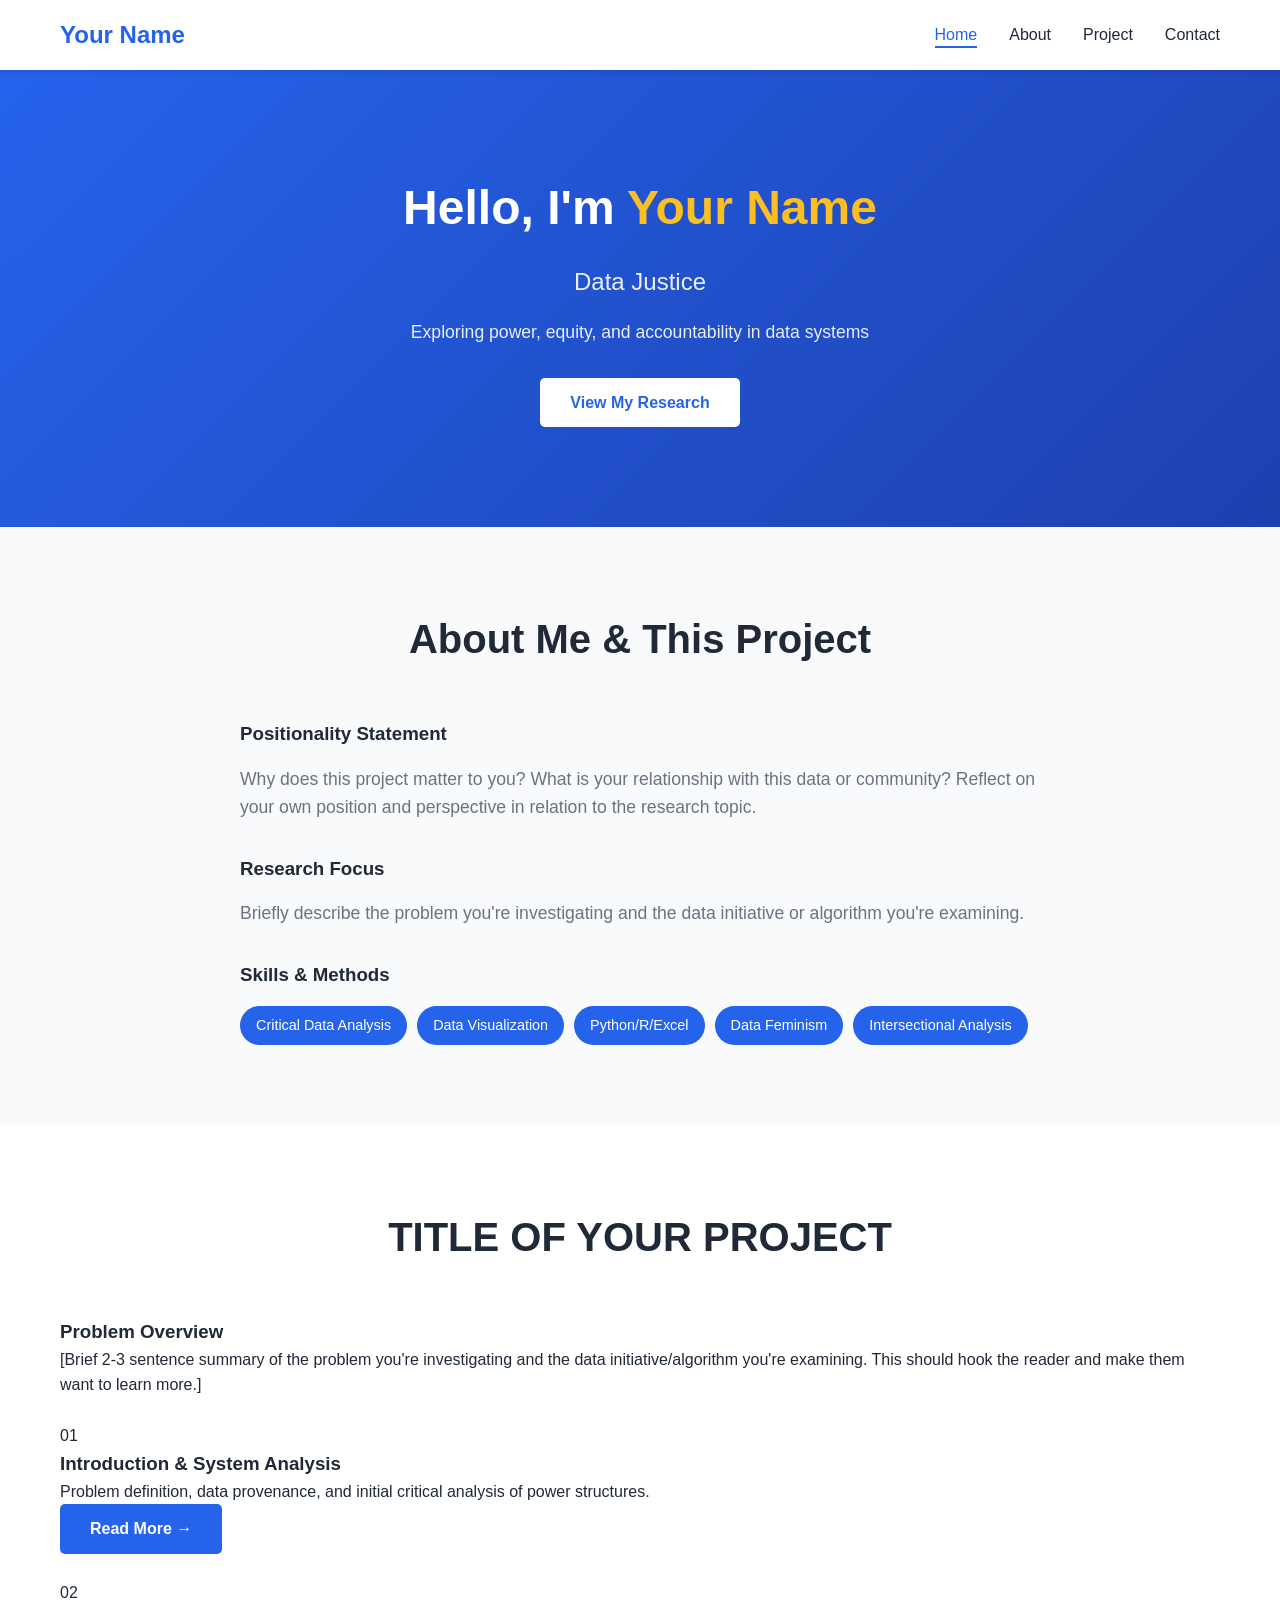
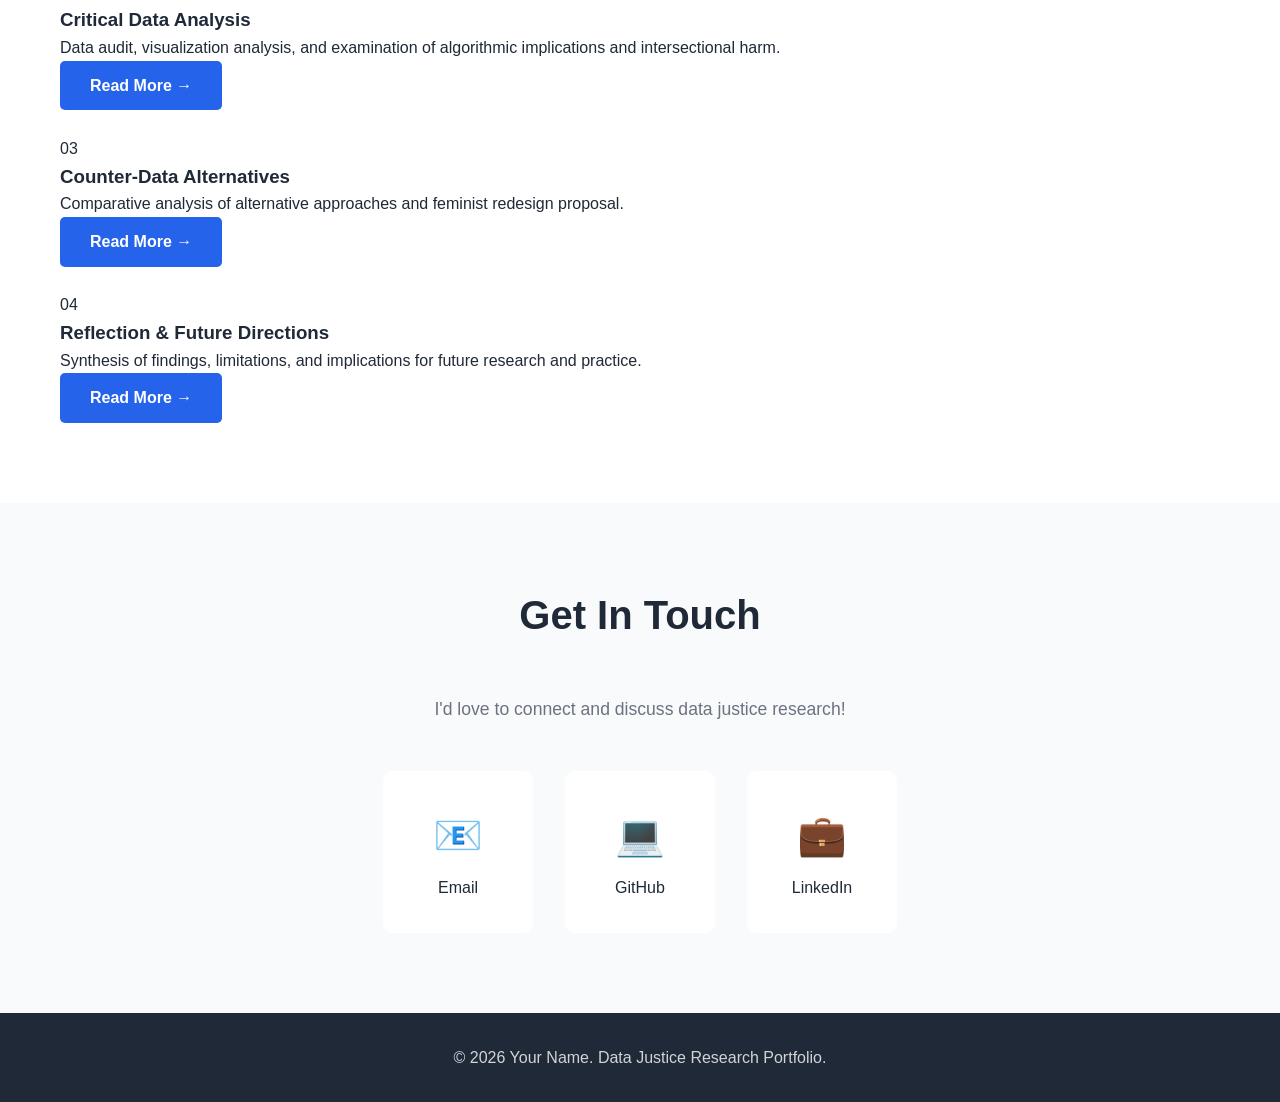
==== index.html @ 4f801285 "Initial commit" ====
<!DOCTYPE html>
<html lang="en">
<head>
    <meta charset="UTF-8">
    <meta name="viewport" content="width=device-width, initial-scale=1.0">
    <title>Your Name - Data Justice Portfolio</title>
    <link rel="stylesheet" href="style.css">
</head>
<body>
    <!-- Navigation -->
    <nav>
        <div class="container">
            <h1 class="logo">Your Name</h1>
            <ul class="nav-links">
                <li><a href="#home">Home</a></li>
                <li><a href="#about">About</a></li>
                <li><a href="#project">Project</a></li>
                <li><a href="#contact">Contact</a></li>
            </ul>
        </div>
    </nav>

    <!-- Banner Section -->
    <section id="home" class="banner">
        <div class="container">
            <div class="banner-content">
                <h2>Hello, I'm <span class="highlight">Your Name</span></h2>
                <p class="subtitle">Data Justice Researcher | Critical Data Analyst</p>
                <p class="description">Exploring power, equity, and accountability in data systems</p>
                <a href="#project" class="btn">View My Research</a>
            </div>
        </div>
    </section>

    <!-- About Section -->
    <section id="about" class="about">
        <div class="container">
            <h2 class="section-title">About Me & This Project</h2>
            <div class="about-content">
                <div class="about-text">
                    <h3>Positionality Statement</h3>
                    <p>Why does this project matter to you? What is your relationship with this data or community? Reflect on your own position and perspective in relation to the research topic.</p>
                    
                    <h3>Research Focus</h3>
                    <p>Briefly describe the problem you're investigating and the data initiative or algorithm you're examining.</p>
                    
                    <h3>Skills & Methods</h3>
                    <div class="skills">
                        <span class="skill-tag">Critical Data Analysis</span>
                        <span class="skill-tag">Data Visualization</span>
                        <span class="skill-tag">Python/R/Excel</span>
                        <span class="skill-tag">Data Feminism</span>
                        <span class="skill-tag">Intersectional Analysis</span>
                    </div>
                </div>
            </div>
        </div>
    </section>

    <!-- Project Section -->
    <section id="project" class="project">
        <div class="container">
            <h2 class="section-title">TITLE OF YOUR PROJECT</h2>
            
            <div class="project-overview">
                <h3>Problem Overview</h3>
                <p class="project-intro">
                    [Brief 2-3 sentence summary of the problem you're investigating and the 
                    data initiative/algorithm you're examining. This should hook the reader 
                    and make them want to learn more.]
                </p>
            </div>
            
            <!-- extra white space between sections -->
            <p> <br> </p>


            <div class="project-sections">
                <div class="project-section-card">
                    <div class="card-number">01</div>
                    <h3>Introduction & System Analysis</h3>
                    <p>Problem definition, data provenance, and initial critical analysis of power structures.</p>
                    <a href="introduction.html" class="btn btn-secondary">Read More →</a>
                </div>

                <!-- extra white space between sections -->
                <p> <br> </p>

                
                <div class="project-section-card">
                    <div class="card-number">02</div>
                    <h3>Critical Data Analysis</h3>
                    <p>Data audit, visualization analysis, and examination of algorithmic implications and intersectional harm.</p>
                    <a href="critical-analysis.html" class="btn btn-secondary">Read More →</a>
                </div>
                

                <!-- extra white space between sections -->
                <p> <br> </p>


                <div class="project-section-card">
                    <div class="card-number">03</div>
                    <h3>Counter-Data Alternatives</h3>
                    <p>Comparative analysis of alternative approaches and feminist redesign proposal.</p>
                    <a href="alternatives.html" class="btn btn-secondary">Read More →</a>
                </div>

                <!-- extra white space between sections -->
                <p> <br> </p>
                
                <div class="project-section-card">
                    <div class="card-number">04</div>
                    <h3>Reflection & Future Directions</h3>
                    <p>Synthesis of findings, limitations, and implications for future research and practice.</p>
                    <a href="reflection.html" class="btn btn-secondary">Read More →</a>
                </div>
            </div>
        </div>
    </section>

    <!-- Contact Section -->
    <section id="contact" class="contact">
        <div class="container">
            <h2 class="section-title">Get In Touch</h2>
            <p class="contact-intro">I'd love to connect and discuss data justice research!</p>
            
            <div class="contact-links">
                <a href="mailto:your.email@example.com" class="contact-item">
                    <span class="icon">📧</span>
                    <span>Email</span>
                </a>
                <a href="https://github.com/yourusername" target="_blank" class="contact-item">
                    <span class="icon">💻</span>
                    <span>GitHub</span>
                </a>
                <a href="https://linkedin.com/in/yourusername" target="_blank" class="contact-item">
                    <span class="icon">💼</span>
                    <span>LinkedIn</span>
                </a>
            </div>
        </div>
    </section>

    <!-- Footer -->
    <footer>
        <div class="container">
            <p>&copy; 2026 Your Name. Data Justice Research Portfolio.</p>
        </div>
    </footer>

    <script src="script.js"></script>
</body>
</html>
---- style.css ----
/* Reset and Base Styles */
* {
    margin: 0;
    padding: 0;
    box-sizing: border-box;
}

:root {
    --primary-color: #2563eb;
    --secondary-color: #1e40af;
    --accent-color: #3b82f6;
    --text-dark: #1f2937;
    --text-light: #6b7280;
    --bg-light: #f9fafb;
    --bg-white: #ffffff;
    --border-color: #e5e7eb;
}

html {
    scroll-behavior: smooth;
}

body {
    font-family: -apple-system, BlinkMacSystemFont, 'Segoe UI', Roboto, 'Helvetica Neue', Arial, sans-serif;
    line-height: 1.6;
    color: var(--text-dark);
    background-color: var(--bg-white);
}

.container {
    max-width: 1200px;
    margin: 0 auto;
    padding: 0 20px;
}

/* Navigation */
nav {
    background-color: var(--bg-white);
    box-shadow: 0 2px 4px rgba(0, 0, 0, 0.1);
    position: sticky;
    top: 0;
    z-index: 1000;
    padding: 1rem 0;
}

nav .container {
    display: flex;
    justify-content: space-between;
    align-items: center;
}

.logo {
    font-size: 1.5rem;
    font-weight: 700;
    color: var(--primary-color);
}

.nav-links {
    display: flex;
    list-style: none;
    gap: 2rem;
}

.nav-links a {
    text-decoration: none;
    color: var(--text-dark);
    font-weight: 500;
    transition: color 0.3s ease;
}

.nav-links a:hover {
    color: var(--primary-color);
}

/* Banner Section */
.banner {
    background: linear-gradient(135deg, var(--primary-color) 0%, var(--secondary-color) 100%);
    color: white;
    padding: 100px 0;
    text-align: center;
}

.banner-content h2 {
    font-size: 3rem;
    margin-bottom: 1rem;
}

.highlight {
    color: #fbbf24;
}

.subtitle {
    font-size: 1.5rem;
    margin-bottom: 1rem;
    opacity: 0.9;
}

.description {
    font-size: 1.1rem;
    margin-bottom: 2rem;
    opacity: 0.9;
}

/* Buttons */
.btn {
    display: inline-block;
    padding: 12px 30px;
    background-color: white;
    color: var(--primary-color);
    text-decoration: none;
    border-radius: 5px;
    font-weight: 600;
    transition: transform 0.3s ease, box-shadow 0.3s ease;
}

.btn:hover {
    transform: translateY(-2px);
    box-shadow: 0 4px 12px rgba(0, 0, 0, 0.2);
}

.btn-secondary {
    background-color: var(--primary-color);
    color: white;
}

.btn-outline {
    background-color: transparent;
    border: 2px solid var(--primary-color);
    color: var(--primary-color);
}

.btn-outline:hover {
    background-color: var(--primary-color);
    color: white;
}

/* Section Styles */
section {
    padding: 80px 0;
}

.section-title {
    font-size: 2.5rem;
    text-align: center;
    margin-bottom: 3rem;
    color: var(--text-dark);
}

/* About Section */
.about {
    background-color: var(--bg-light);
}

.about-content {
    max-width: 800px;
    margin: 0 auto;
}

.about-text p {
    font-size: 1.1rem;
    color: var(--text-light);
    margin-bottom: 1.5rem;
}

.about-text h3 {
    margin-top: 2rem;
    margin-bottom: 1rem;
    color: var(--text-dark);
}

.skills {
    display: flex;
    flex-wrap: wrap;
    gap: 10px;
}

.skill-tag {
    background-color: var(--primary-color);
    color: white;
    padding: 8px 16px;
    border-radius: 20px;
    font-size: 0.9rem;
    font-weight: 500;
}

/* Project Section */
.project-card {
    background-color: var(--bg-white);
    border-radius: 10px;
    overflow: hidden;
    box-shadow: 0 4px 6px rgba(0, 0, 0, 0.1);
    display: grid;
    grid-template-columns: 1fr 1fr;
    gap: 2rem;
    max-width: 1000px;
    margin: 0 auto;
}

.project-image img {
    width: 100%;
    height: 100%;
    object-fit: cover;
}

.project-info {
    padding: 2rem;
}

.project-info h3 {
    font-size: 2rem;
    margin-bottom: 1rem;
    color: var(--text-dark);
}

.project-description {
    color: var(--text-light);
    margin-bottom: 1.5rem;
    line-height: 1.8;
}

.project-info h4 {
    margin-top: 1.5rem;
    margin-bottom: 0.75rem;
    color: var(--text-dark);
}

.tech-stack {
    display: flex;
    flex-wrap: wrap;
    gap: 8px;
    margin-bottom: 1.5rem;
}

.tech-tag {
    background-color: var(--bg-light);
    color: var(--text-dark);
    padding: 6px 12px;
    border-radius: 5px;
    font-size: 0.85rem;
    border: 1px solid var(--border-color);
}

.features-list {
    margin-left: 1.5rem;
    margin-bottom: 1.5rem;
}

.features-list li {
    color: var(--text-light);
    margin-bottom: 0.5rem;
}

.project-links {
    display: flex;
    gap: 1rem;
    margin-top: 2rem;
}

/* Contact Section */
.contact {
    background-color: var(--bg-light);
}

.contact-intro {
    text-align: center;
    font-size: 1.1rem;
    color: var(--text-light);
    margin-bottom: 3rem;
}

.contact-links {
    display: flex;
    justify-content: center;
    gap: 2rem;
    flex-wrap: wrap;
}

.contact-item {
    display: flex;
    flex-direction: column;
    align-items: center;
    gap: 0.5rem;
    padding: 2rem;
    background-color: var(--bg-white);
    border-radius: 10px;
    text-decoration: none;
    color: var(--text-dark);
    transition: transform 0.3s ease, box-shadow 0.3s ease;
    min-width: 150px;
}

.contact-item:hover {
    transform: translateY(-5px);
    box-shadow: 0 6px 12px rgba(0, 0, 0, 0.1);
}

.contact-item .icon {
    font-size: 2.5rem;
}

/* Footer */
footer {
    background-color: var(--text-dark);
    color: white;
    text-align: center;
    padding: 2rem 0;
}

footer p {
    opacity: 0.8;
}

/* Responsive Design */
@media (max-width: 768px) {
    .nav-links {
        gap: 1rem;
    }
    
    .banner-content h2 {
        font-size: 2rem;
    }
    
    .subtitle {
        font-size: 1.2rem;
    }
    
    .section-title {
        font-size: 2rem;
    }
    
    .project-card {
        grid-template-columns: 1fr;
    }
    
    .project-info {
        padding: 1.5rem;
    }
    
    .project-links {
        flex-direction: column;
    }
    
    .contact-links {
        flex-direction: column;
        align-items: center;
    }
}

@media (max-width: 480px) {
    nav .container {
        flex-direction: column;
        gap: 1rem;
    }
    
    .nav-links {
        flex-wrap: wrap;
        justify-content: center;
    }
    
    .banner {
        padding: 60px 0;
    }
    
    section {
        padding: 50px 0;
    }
}
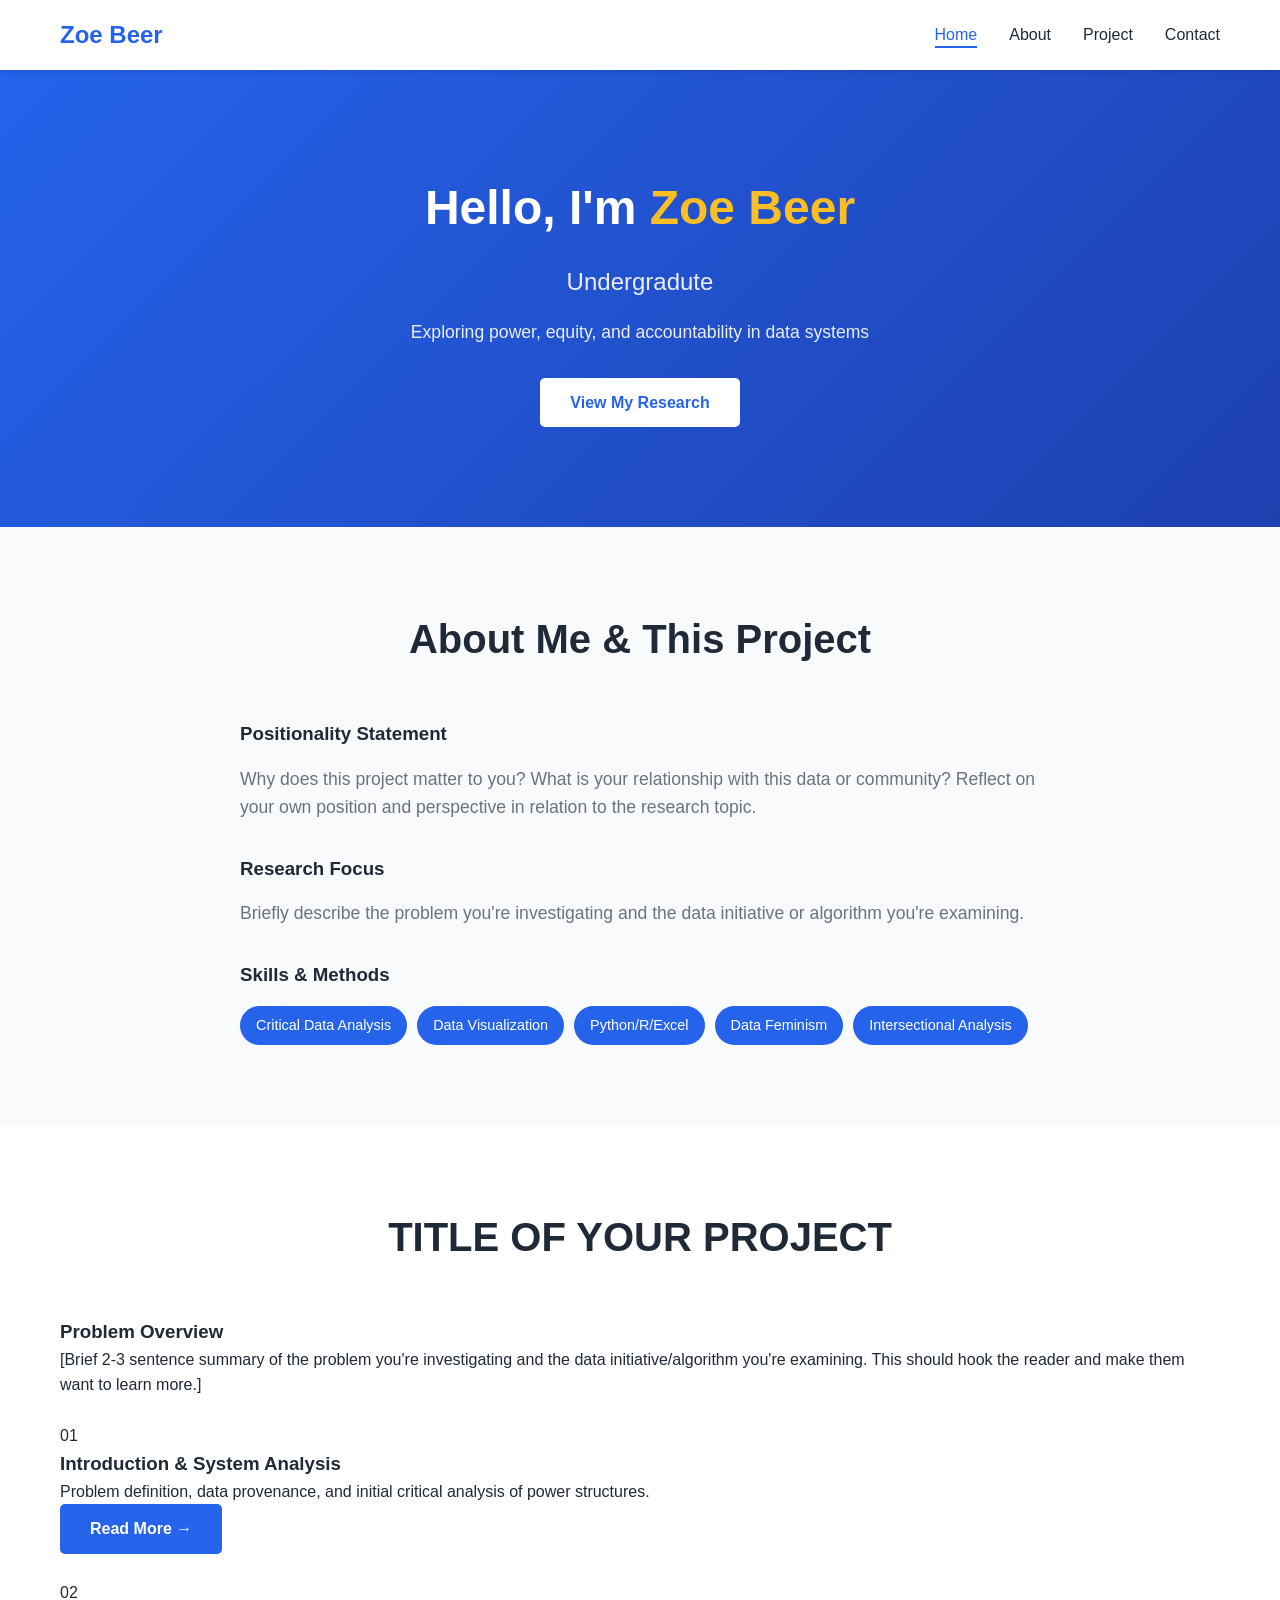
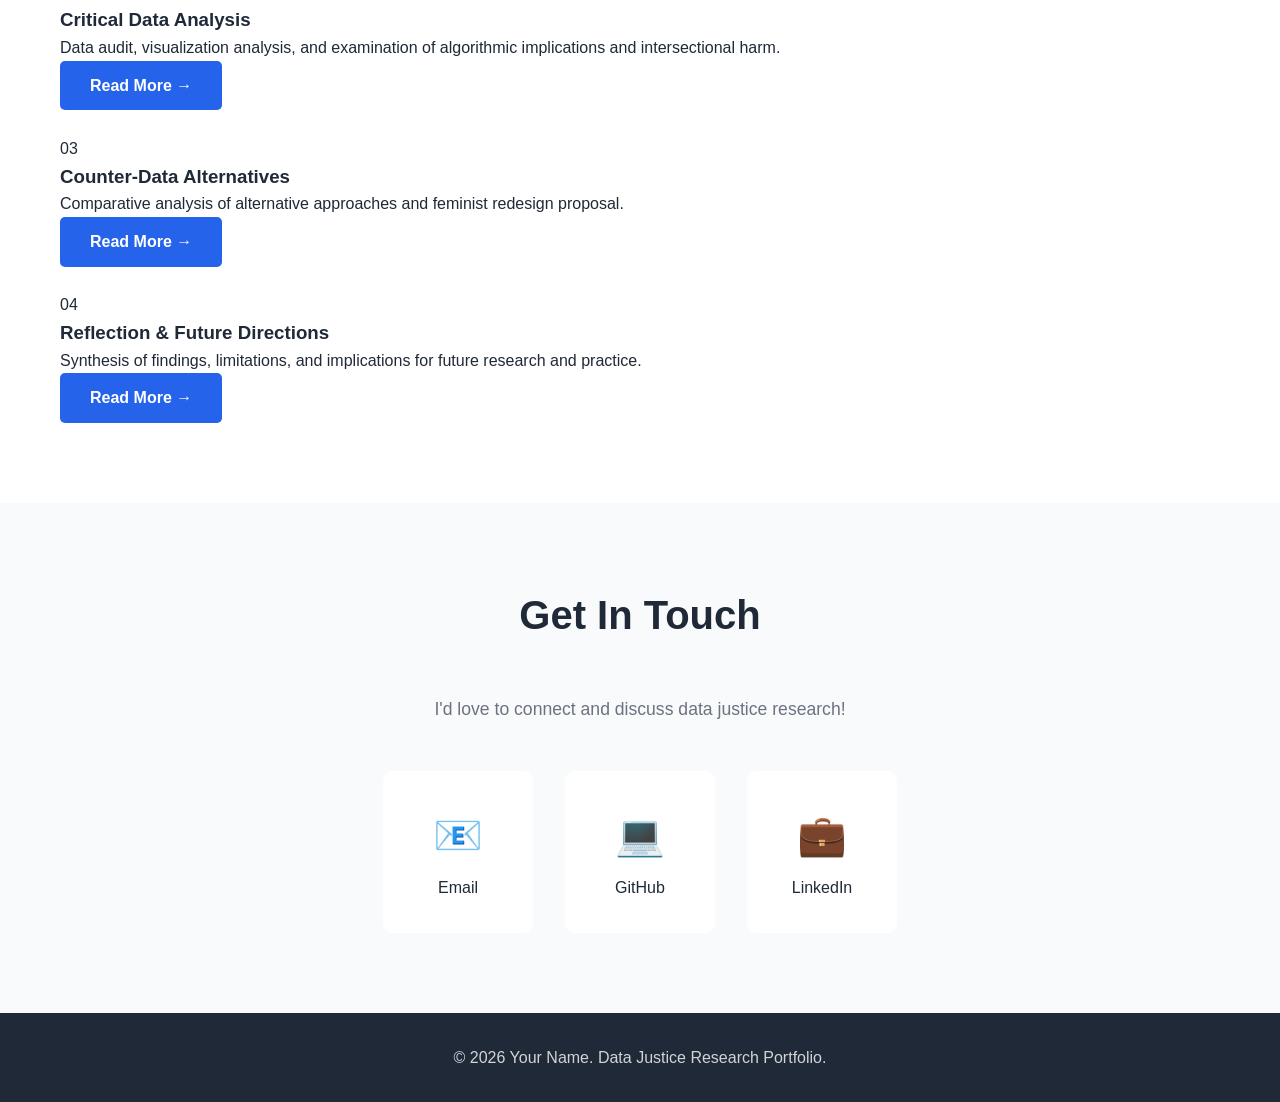
==== commit 2777dcb5: "Update index.html Updating/adding personal info to main page" ====
--- a/index.html
+++ b/index.html
@@ -3,14 +3,14 @@
 <head>
     <meta charset="UTF-8">
     <meta name="viewport" content="width=device-width, initial-scale=1.0">
-    <title>Your Name - Data Justice Portfolio</title>
+    <title>Zoe Beer - Data Justice Portfolio</title>
     <link rel="stylesheet" href="style.css">
 </head>
 <body>
     <!-- Navigation -->
     <nav>
         <div class="container">
-            <h1 class="logo">Your Name</h1>
+            <h1 class="logo">Zoe Beer</h1>
             <ul class="nav-links">
                 <li><a href="#home">Home</a></li>
                 <li><a href="#about">About</a></li>
@@ -24,8 +24,8 @@
     <section id="home" class="banner">
         <div class="container">
             <div class="banner-content">
-                <h2>Hello, I'm <span class="highlight">Your Name</span></h2>
-                <p class="subtitle">Data Justice Researcher | Critical Data Analyst</p>
+                <h2>Hello, I'm <span class="highlight">Zoe Beer</span></h2>
+                <p class="subtitle">Undergradute Mathematics Major | Investment Analyst</p>
                 <p class="description">Exploring power, equity, and accountability in data systems</p>
                 <a href="#project" class="btn">View My Research</a>
             </div>
@@ -126,11 +126,11 @@
             <p class="contact-intro">I'd love to connect and discuss data justice research!</p>
             
             <div class="contact-links">
-                <a href="mailto:your.email@example.com" class="contact-item">
+                <a href="mailto:zbeer4@brynmawr.edu" class="contact-item">
                     <span class="icon">📧</span>
                     <span>Email</span>
                 </a>
-                <a href="https://github.com/yourusername" target="_blank" class="contact-item">
+                <a href="https://github.com/zbeer-04" target="_blank" class="contact-item">
                     <span class="icon">💻</span>
                     <span>GitHub</span>
                 </a>
@@ -151,4 +151,4 @@
 
     <script src="script.js"></script>
 </body>
-</html>+</html>
